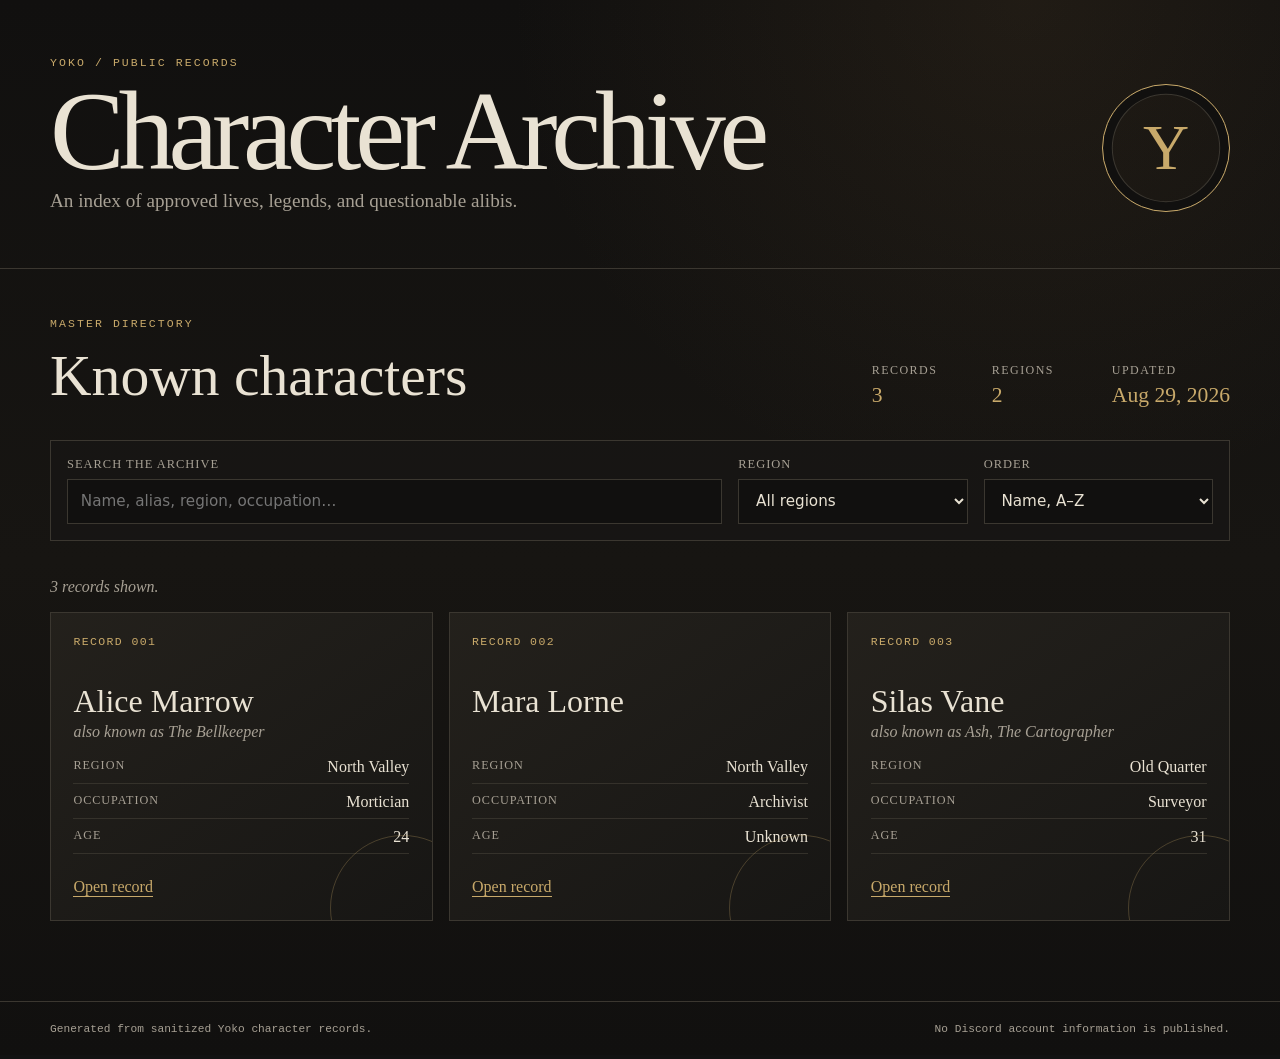
==== docs/index.html @ 39b97138 "web" ====
<!doctype html>
<html lang="en">
<head>
  <meta charset="utf-8">
  <meta name="viewport" content="width=device-width, initial-scale=1">
  <meta name="theme-color" content="#11100f">
  <meta name="description" content="A public directory of approved roleplay characters maintained by Yoko.">
  <meta property="og:type" content="website">
  <meta property="og:title" content="Yoko Character Archive">
  <meta property="og:description" content="Public records of approved roleplay characters.">
  <meta property="og:url" content="https://alecasone.github.io/YokoBot/">
  <meta property="og:image" content="https://alecasone.github.io/YokoBot/og.png">
  <meta name="twitter:card" content="summary_large_image">
  <meta name="twitter:title" content="Yoko Character Archive">
  <meta name="twitter:description" content="Public records of approved roleplay characters.">
  <meta name="twitter:image" content="https://alecasone.github.io/YokoBot/og.png">
  <title>Yoko Character Archive</title>
  <link rel="stylesheet" href="./styles.css">
</head>
<body>
  <header class="masthead">
    <div class="masthead__eyebrow">Yoko / Public Records</div>
    <div class="masthead__content">
      <div>
        <h1>Character Archive</h1>
        <p>An index of approved lives, legends, and questionable alibis.</p>
      </div>
      <div class="archive-mark" aria-hidden="true">
        <span>Y</span>
      </div>
    </div>
  </header>

  <main>
    <section class="directory-heading" aria-labelledby="directory-title">
      <div>
        <p class="section-label">Master directory</p>
        <h2 id="directory-title">Known characters</h2>
      </div>
      <dl class="archive-stats" aria-label="Directory statistics">
        <div><dt>Records</dt><dd id="character-count">—</dd></div>
        <div><dt>Regions</dt><dd id="region-count">—</dd></div>
        <div><dt>Updated</dt><dd id="last-updated">—</dd></div>
      </dl>
    </section>

    <section class="directory-tools" aria-label="Directory filters">
      <label class="search-field">
        <span>Search the archive</span>
        <input id="search" type="search" autocomplete="off" placeholder="Name, alias, region, occupation…">
      </label>
      <label>
        <span>Region</span>
        <select id="region-filter">
          <option value="">All regions</option>
        </select>
      </label>
      <label>
        <span>Order</span>
        <select id="sort-order">
          <option value="name">Name, A–Z</option>
          <option value="region">Region</option>
          <option value="newest">Newest approval</option>
        </select>
      </label>
    </section>

    <p id="status" class="status" role="status">Opening the archive…</p>
    <section id="character-grid" class="character-grid" aria-live="polite"></section>
  </main>

  <dialog id="character-dialog" class="record-dialog" aria-labelledby="dialog-title">
    <button id="dialog-close" class="dialog-close" type="button" aria-label="Close character record">×</button>
    <p class="section-label">Character record</p>
    <h2 id="dialog-title"></h2>
    <p id="dialog-aliases" class="dialog-aliases"></p>
    <div id="dialog-details" class="record-details"></div>
    <div id="dialog-properties" class="record-properties"></div>
    <a id="dialog-reference" class="reference-link" target="_blank" rel="noreferrer noopener">Open character reference</a>
  </dialog>

  <footer>
    <span>Generated from sanitized Yoko character records.</span>
    <span>No Discord account information is published.</span>
  </footer>

  <noscript>This directory requires JavaScript to load its character records.</noscript>
  <script src="./app.js" defer></script>
</body>
</html>
---- docs/styles.css ----
:root {
  color-scheme: dark;
  --ink: #e9e2d3;
  --muted: #a7a094;
  --paper: #181715;
  --paper-raised: #211f1c;
  --line: #3b3730;
  --accent: #c8a96a;
  --accent-soft: rgba(200, 169, 106, 0.14);
  --danger: #a95f55;
  --shadow: 0 22px 70px rgba(0, 0, 0, 0.34);
  font-family: Georgia, "Times New Roman", serif;
}

* { box-sizing: border-box; }

body {
  margin: 0;
  min-width: 280px;
  color: var(--ink);
  background:
    radial-gradient(circle at 80% 0%, rgba(109, 83, 49, 0.17), transparent 32rem),
    linear-gradient(180deg, #11100f, #171512 35rem, #11100f);
}

body::before {
  position: fixed;
  inset: 0;
  z-index: -1;
  content: "";
  opacity: 0.18;
  background-image: repeating-linear-gradient(0deg, transparent, transparent 3px, rgba(255,255,255,0.018) 4px);
  pointer-events: none;
}

button, input, select { font: inherit; }

.masthead {
  padding: 3.5rem max(1.25rem, calc((100vw - 1180px) / 2));
  border-bottom: 1px solid var(--line);
}

.masthead__eyebrow, .section-label {
  margin: 0 0 0.8rem;
  color: var(--accent);
  font-family: ui-monospace, "Cascadia Mono", monospace;
  font-size: 0.72rem;
  letter-spacing: 0.18em;
  text-transform: uppercase;
}

.masthead__content {
  display: flex;
  align-items: end;
  justify-content: space-between;
  gap: 2rem;
}

h1, h2, p { margin-top: 0; }

h1 {
  max-width: 13ch;
  margin-bottom: 0.6rem;
  font-size: clamp(3rem, 9vw, 7rem);
  font-weight: 400;
  letter-spacing: -0.055em;
  line-height: 0.88;
}

.masthead p {
  max-width: 42rem;
  margin-bottom: 0;
  color: var(--muted);
  font-size: clamp(1rem, 2vw, 1.2rem);
}

.archive-mark {
  display: grid;
  width: clamp(5rem, 11vw, 8rem);
  aspect-ratio: 1;
  flex: 0 0 auto;
  place-items: center;
  border: 1px solid var(--accent);
  border-radius: 50%;
  color: var(--accent);
  box-shadow: inset 0 0 0 0.55rem #11100f, inset 0 0 0 calc(0.55rem + 1px) var(--line);
  font-size: clamp(2rem, 5vw, 4rem);
}

main {
  width: min(1180px, calc(100% - 2.5rem));
  margin: 0 auto;
  padding: 3rem 0 5rem;
}

.directory-heading {
  display: flex;
  align-items: end;
  justify-content: space-between;
  gap: 2rem;
  margin-bottom: 2rem;
}

.directory-heading h2 {
  margin-bottom: 0;
  font-size: clamp(2rem, 5vw, 3.6rem);
  font-weight: 400;
}

.archive-stats {
  display: flex;
  gap: clamp(1.5rem, 4vw, 3rem);
  margin: 0;
}

.archive-stats div { min-width: 4.5rem; }
.archive-stats dt { color: var(--muted); font-size: 0.75rem; text-transform: uppercase; letter-spacing: 0.12em; }
.archive-stats dd { margin: 0.3rem 0 0; color: var(--accent); font-size: 1.35rem; }

.directory-tools {
  display: grid;
  grid-template-columns: minmax(14rem, 1fr) minmax(10rem, 0.35fr) minmax(10rem, 0.35fr);
  gap: 1rem;
  margin-bottom: 2.3rem;
  padding: 1rem;
  border: 1px solid var(--line);
  background: rgba(24, 23, 21, 0.72);
}

.directory-tools label { display: grid; gap: 0.45rem; color: var(--muted); font-size: 0.78rem; letter-spacing: 0.08em; text-transform: uppercase; }

input, select {
  width: 100%;
  min-height: 2.8rem;
  padding: 0.65rem 0.8rem;
  border: 1px solid var(--line);
  border-radius: 0;
  outline: none;
  color: var(--ink);
  background: #11100f;
  font-family: ui-sans-serif, system-ui, sans-serif;
  font-size: 0.95rem;
  letter-spacing: normal;
  text-transform: none;
}

input:focus, select:focus, button:focus-visible, a:focus-visible { outline: 2px solid var(--accent); outline-offset: 2px; }

.status { color: var(--muted); font-style: italic; }
.status:empty { display: none; }

.character-grid {
  display: grid;
  grid-template-columns: repeat(3, minmax(0, 1fr));
  gap: 1rem;
}

.character-card {
  position: relative;
  display: flex;
  min-height: 19rem;
  flex-direction: column;
  padding: 1.4rem;
  overflow: hidden;
  border: 1px solid var(--line);
  background: linear-gradient(145deg, rgba(37, 34, 29, 0.96), rgba(24, 23, 21, 0.96));
  box-shadow: 0 0 0 rgba(0,0,0,0);
  transition: transform 160ms ease, border-color 160ms ease, box-shadow 160ms ease;
}

.character-card::after {
  position: absolute;
  right: -2.8rem;
  bottom: -3.8rem;
  width: 9rem;
  aspect-ratio: 1;
  content: "";
  border: 1px solid rgba(200,169,106,0.28);
  border-radius: 50%;
}

.character-card:hover {
  z-index: 1;
  border-color: var(--accent);
  box-shadow: var(--shadow);
  transform: translateY(-4px);
}

.card-index { color: var(--accent); font-family: ui-monospace, monospace; font-size: 0.72rem; letter-spacing: 0.12em; }
.character-card h3 { margin: 2.3rem 0 0.4rem; font-size: 2rem; font-weight: 400; line-height: 1; }
.card-aliases { min-height: 1.2rem; color: var(--muted); font-style: italic; }
.card-facts { display: grid; gap: 0.55rem; margin: auto 0 1.5rem; }
.card-fact { display: flex; justify-content: space-between; gap: 1rem; border-bottom: 1px solid rgba(59,55,48,0.8); padding-bottom: 0.45rem; }
.card-fact span:first-child { color: var(--muted); font-size: 0.76rem; letter-spacing: 0.08em; text-transform: uppercase; }
.card-fact span:last-child { text-align: right; }

.record-button {
  position: relative;
  z-index: 2;
  align-self: start;
  padding: 0;
  border: 0;
  border-bottom: 1px solid var(--accent);
  color: var(--accent);
  background: none;
  cursor: pointer;
}

.record-dialog {
  width: min(680px, calc(100% - 2rem));
  max-height: calc(100vh - 2rem);
  padding: clamp(1.4rem, 5vw, 3rem);
  overflow: auto;
  border: 1px solid var(--accent);
  color: var(--ink);
  background: #181715;
  box-shadow: var(--shadow);
}

.record-dialog::backdrop { background: rgba(5, 5, 4, 0.82); backdrop-filter: blur(3px); }
.record-dialog h2 { margin-bottom: 0.4rem; font-size: clamp(2.4rem, 8vw, 4.5rem); font-weight: 400; line-height: 0.95; }
.dialog-close { position: absolute; top: 0.8rem; right: 1rem; border: 0; color: var(--muted); background: transparent; font-size: 2rem; cursor: pointer; }
.dialog-aliases { color: var(--muted); font-style: italic; }
.record-details, .record-properties { display: grid; grid-template-columns: repeat(2, minmax(0, 1fr)); gap: 0.7rem 1.5rem; margin-top: 2rem; }
.record-properties { margin-top: 1rem; padding-top: 1rem; border-top: 1px solid var(--line); }
.record-row { min-width: 0; }
.record-row dt { color: var(--accent); font-family: ui-monospace, monospace; font-size: 0.7rem; letter-spacing: 0.1em; text-transform: uppercase; }
.record-row dd { margin: 0.3rem 0 0; overflow-wrap: anywhere; }
.reference-link { display: inline-block; margin-top: 2rem; color: var(--accent); }
.reference-link[hidden] { display: none; }

footer {
  display: flex;
  justify-content: space-between;
  gap: 1rem;
  padding: 1.3rem max(1.25rem, calc((100vw - 1180px) / 2));
  border-top: 1px solid var(--line);
  color: var(--muted);
  font-family: ui-monospace, monospace;
  font-size: 0.7rem;
}

@media (max-width: 820px) {
  .character-grid { grid-template-columns: repeat(2, minmax(0, 1fr)); }
  .directory-tools { grid-template-columns: 1fr 1fr; }
  .search-field { grid-column: 1 / -1; }
}

@media (max-width: 580px) {
  .archive-mark { display: none; }
  .directory-heading, footer { align-items: start; flex-direction: column; }
  .archive-stats { width: 100%; justify-content: space-between; }
  .directory-tools, .character-grid, .record-details, .record-properties { grid-template-columns: 1fr; }
  .search-field { grid-column: auto; }
}

@media (prefers-reduced-motion: reduce) {
  *, *::before, *::after { scroll-behavior: auto !important; transition-duration: 0.01ms !important; }
}
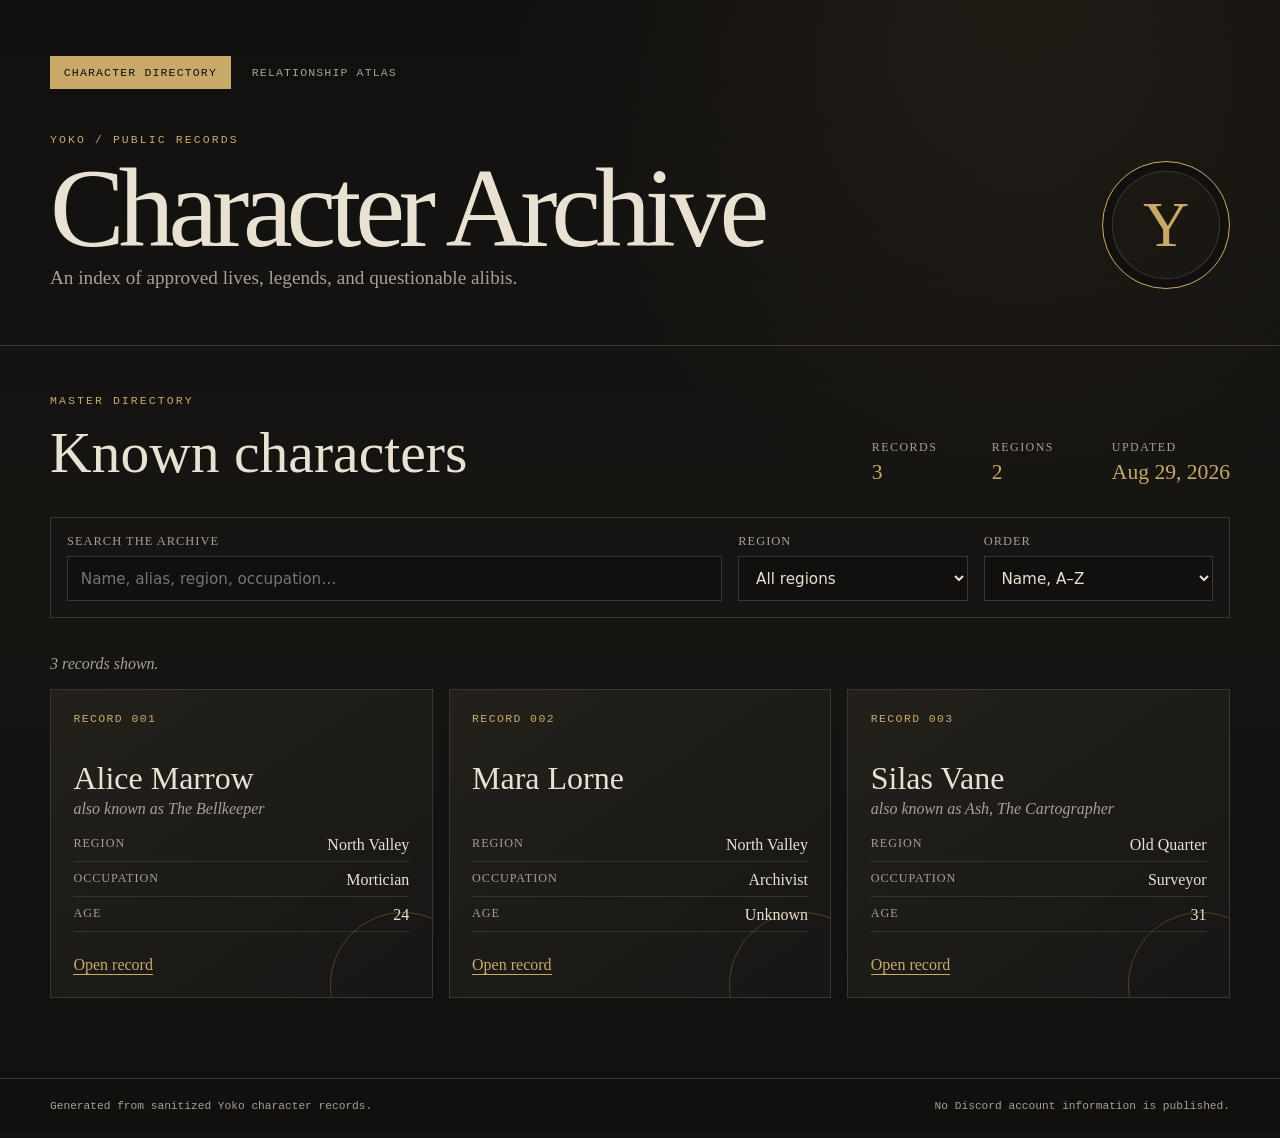
==== commit 4c7ce1e5: "tree view" ====
--- a/docs/index.html
+++ b/docs/index.html
@@ -19,6 +19,10 @@
 </head>
 <body>
   <header class="masthead">
+    <nav class="site-nav" aria-label="Archive sections">
+      <a href="./" aria-current="page">Character directory</a>
+      <a href="./relationships.html">Relationship atlas</a>
+    </nav>
     <div class="masthead__eyebrow">Yoko / Public Records</div>
     <div class="masthead__content">
       <div>
@@ -76,7 +80,10 @@
     <p id="dialog-aliases" class="dialog-aliases"></p>
     <div id="dialog-details" class="record-details"></div>
     <div id="dialog-properties" class="record-properties"></div>
-    <a id="dialog-reference" class="reference-link" target="_blank" rel="noreferrer noopener">Open character reference</a>
+    <div class="dialog-actions">
+      <a id="dialog-relationships" class="reference-link" href="./relationships.html">Trace relationships</a>
+      <a id="dialog-reference" class="reference-link" target="_blank" rel="noreferrer noopener">Open character reference</a>
+    </div>
   </dialog>
 
   <footer>
--- a/docs/styles.css
+++ b/docs/styles.css
@@ -13,6 +13,7 @@
 }
 
 * { box-sizing: border-box; }
+[hidden] { display: none !important; }
 
 body {
   margin: 0;
@@ -34,6 +35,26 @@
 }
 
 button, input, select { font: inherit; }
+
+.site-nav {
+  display: flex;
+  gap: 0.45rem;
+  margin-bottom: 2.8rem;
+  font-family: ui-monospace, "Cascadia Mono", monospace;
+  font-size: 0.72rem;
+  letter-spacing: 0.1em;
+  text-transform: uppercase;
+}
+
+.site-nav a {
+  padding: 0.55rem 0.8rem;
+  border: 1px solid transparent;
+  color: var(--muted);
+  text-decoration: none;
+}
+
+.site-nav a:hover { color: var(--ink); border-color: var(--line); }
+.site-nav a[aria-current="page"] { color: #11100f; background: var(--accent); }
 
 .masthead {
   padding: 3.5rem max(1.25rem, calc((100vw - 1180px) / 2));
@@ -228,6 +249,305 @@
 .record-row dd { margin: 0.3rem 0 0; overflow-wrap: anywhere; }
 .reference-link { display: inline-block; margin-top: 2rem; color: var(--accent); }
 .reference-link[hidden] { display: none; }
+.dialog-actions { display: flex; flex-wrap: wrap; gap: 1.25rem; }
+
+.atlas-header {
+  padding: 2rem max(1.25rem, calc((100vw - 1460px) / 2)) 2.5rem;
+  border-bottom: 1px solid var(--line);
+  background: linear-gradient(180deg, rgba(32, 29, 24, 0.62), transparent);
+}
+
+.atlas-heading {
+  display: flex;
+  align-items: end;
+  justify-content: space-between;
+  gap: 3rem;
+}
+
+.relationship-page h1 {
+  max-width: none;
+  margin-bottom: 0.7rem;
+  font-size: clamp(3rem, 7vw, 6.4rem);
+}
+
+.atlas-heading > div > p:last-child {
+  max-width: 54rem;
+  margin-bottom: 0;
+  color: var(--muted);
+  font-size: clamp(0.95rem, 1.6vw, 1.15rem);
+  line-height: 1.55;
+}
+
+.atlas-main {
+  width: min(1460px, calc(100% - 2.5rem));
+  margin: 0 auto;
+  padding: 1.4rem 0 5rem;
+}
+
+.atlas-toolbar {
+  position: relative;
+  z-index: 8;
+  display: grid;
+  grid-template-columns: minmax(15rem, 1fr) minmax(13rem, 0.42fr) auto auto;
+  align-items: end;
+  gap: 0.85rem;
+  padding: 0.85rem;
+  border: 1px solid var(--line);
+  background: rgba(24, 23, 21, 0.92);
+  box-shadow: 0 12px 45px rgba(0, 0, 0, 0.18);
+}
+
+.atlas-toolbar label:not(.toggle-control), .focus-search {
+  position: relative;
+  display: grid;
+  gap: 0.45rem;
+  color: var(--muted);
+  font-size: 0.72rem;
+  letter-spacing: 0.08em;
+  text-transform: uppercase;
+}
+
+.focus-results {
+  position: absolute;
+  top: calc(100% + 0.35rem);
+  right: 0;
+  left: 0;
+  z-index: 20;
+  max-height: 22rem;
+  overflow: auto;
+  border: 1px solid var(--accent);
+  background: #151411;
+  box-shadow: var(--shadow);
+}
+
+.focus-results button {
+  display: grid;
+  width: 100%;
+  gap: 0.2rem;
+  padding: 0.75rem 0.85rem;
+  border: 0;
+  border-bottom: 1px solid var(--line);
+  color: var(--ink);
+  background: transparent;
+  text-align: left;
+  cursor: pointer;
+}
+
+.focus-results button:hover, .focus-results button:focus { background: var(--accent-soft); }
+.focus-results button span { color: var(--muted); font-size: 0.72rem; font-weight: 400; }
+
+.toggle-control {
+  display: flex;
+  min-height: 2.8rem;
+  align-items: center;
+  gap: 0.65rem;
+  padding: 0.6rem 0.85rem;
+  border: 1px solid var(--line);
+  color: var(--ink);
+  background: #11100f;
+  font-family: ui-sans-serif, system-ui, sans-serif;
+  font-size: 0.85rem;
+  white-space: nowrap;
+}
+
+.toggle-control input { width: 1rem; min-height: 1rem; accent-color: var(--accent); }
+.toolbar-actions { display: flex; gap: 0.45rem; }
+
+.utility-button, .utility-link, .icon-button {
+  display: inline-grid;
+  min-height: 2.8rem;
+  place-items: center;
+  padding: 0.55rem 0.85rem;
+  border: 1px solid var(--line);
+  color: var(--ink);
+  background: #11100f;
+  font-family: ui-monospace, "Cascadia Mono", monospace;
+  font-size: 0.72rem;
+  letter-spacing: 0.06em;
+  text-decoration: none;
+  text-transform: uppercase;
+  cursor: pointer;
+}
+
+.utility-button:hover, .utility-link:hover, .icon-button:hover { border-color: var(--accent); color: var(--accent); }
+.icon-button { width: 2.8rem; padding: 0; font-size: 1.3rem; }
+.atlas-status { min-height: 1.4rem; margin: 0.85rem 0; font-family: ui-monospace, monospace; font-size: 0.74rem; }
+
+.atlas-workspace {
+  display: grid;
+  grid-template-columns: minmax(0, 1fr) minmax(18rem, 22rem);
+  min-height: clamp(33rem, 68vh, 48rem);
+  border: 1px solid var(--line);
+  background: rgba(17, 16, 15, 0.72);
+  box-shadow: var(--shadow);
+}
+
+.map-stage {
+  position: relative;
+  min-width: 0;
+  overflow: hidden;
+  border-right: 1px solid var(--line);
+  background:
+    radial-gradient(circle at center, rgba(200, 169, 106, 0.075), transparent 45%),
+    linear-gradient(rgba(200, 169, 106, 0.035) 1px, transparent 1px),
+    linear-gradient(90deg, rgba(200, 169, 106, 0.035) 1px, transparent 1px),
+    #12110f;
+  background-size: auto, 36px 36px, 36px 36px, auto;
+}
+
+#relationship-map { width: 100%; height: 100%; min-height: 33rem; touch-action: none; cursor: grab; }
+.map-stage.is-panning #relationship-map { cursor: grabbing; }
+
+.map-edge {
+  vector-effect: non-scaling-stroke;
+  fill: none;
+  opacity: 0.3;
+  stroke-width: 1.25;
+  transition: opacity 160ms ease, stroke-width 160ms ease;
+}
+
+.map-edge--direct { stroke: #b9c1bd; }
+.map-edge--inferred { stroke: var(--accent); stroke-dasharray: 5 6; }
+.map-edge.is-focused { opacity: 0.58; stroke-width: 1.7; }
+.map-edge.is-selected { opacity: 0.98; stroke-width: 2.3; }
+
+.map-edge-label {
+  fill: var(--ink);
+  stroke: #12110f;
+  stroke-width: 6px;
+  paint-order: stroke;
+  font-family: ui-monospace, "Cascadia Mono", monospace;
+  font-size: 10px;
+  letter-spacing: 0.02em;
+  pointer-events: none;
+}
+
+.map-node { outline: none; cursor: pointer; }
+.map-node circle {
+  vector-effect: non-scaling-stroke;
+  fill: #1d1b18;
+  stroke: var(--node-color);
+  stroke-width: 1.5;
+  transition: fill 150ms ease, stroke-width 150ms ease, filter 150ms ease;
+}
+
+.map-node:hover circle, .map-node:focus circle { fill: #2b2822; stroke-width: 2.5; filter: drop-shadow(0 7px 12px rgba(0,0,0,0.5)); }
+.map-node.is-selected circle { fill: color-mix(in srgb, var(--node-color) 18%, #1d1b18); stroke-width: 3; }
+.map-node.is-focused circle { fill: var(--node-color); stroke: #11100f; stroke-width: 4; filter: drop-shadow(0 8px 18px rgba(0,0,0,0.55)); }
+.map-node-initials { fill: var(--ink); font-family: ui-monospace, monospace; font-size: 12px; font-weight: 700; pointer-events: none; }
+.map-node.is-focused .map-node-initials { fill: #11100f; }
+.map-node-name { fill: var(--ink); stroke: #12110f; stroke-width: 5px; paint-order: stroke; font-size: 12px; pointer-events: none; }
+.map-node.is-focused .map-node-name { fill: var(--accent); font-weight: 700; }
+
+.map-legend {
+  position: absolute;
+  top: 0.8rem;
+  left: 0.8rem;
+  display: flex;
+  gap: 0.9rem;
+  padding: 0.45rem 0.6rem;
+  border: 1px solid rgba(59, 55, 48, 0.78);
+  color: var(--muted);
+  background: rgba(17, 16, 15, 0.82);
+  font-family: ui-monospace, monospace;
+  font-size: 0.66rem;
+  text-transform: uppercase;
+}
+
+.map-legend span { display: flex; align-items: center; gap: 0.4rem; }
+.legend-line { display: block; width: 1.8rem; border-top: 2px solid #b9c1bd; }
+.legend-line--inferred { border-color: var(--accent); border-top-style: dashed; }
+.map-hint { position: absolute; right: 0.8rem; bottom: 0.65rem; margin: 0; color: rgba(167,160,148,0.76); font-family: ui-monospace, monospace; font-size: 0.65rem; }
+
+.map-empty {
+  position: absolute;
+  inset: 0;
+  display: grid;
+  align-content: center;
+  justify-items: center;
+  padding: 2rem;
+  color: var(--muted);
+  background: rgba(17,16,15,0.92);
+  text-align: center;
+}
+
+.map-empty > span { color: var(--accent); font-size: 3rem; }
+.map-empty strong { margin-top: 0.7rem; color: var(--ink); font-size: 1.6rem; font-weight: 400; }
+.map-empty p { max-width: 28rem; }
+
+.relationship-inspector {
+  min-width: 0;
+  padding: 1.4rem;
+  overflow: auto;
+  background: linear-gradient(155deg, rgba(35,32,27,0.98), rgba(24,23,21,0.98));
+}
+
+.relationship-inspector h2 { margin-bottom: 0.45rem; font-size: clamp(1.9rem, 3vw, 2.7rem); font-weight: 400; line-height: 1; }
+.inspector-meta { min-height: 1.3rem; color: var(--muted); font-style: italic; }
+.inspector-actions { display: flex; flex-wrap: wrap; gap: 0.45rem; margin: 1.2rem 0; }
+.inspector-rule { height: 1px; margin: 1.3rem 0; background: var(--line); }
+.connection-summary { color: var(--accent); font-family: ui-monospace, monospace; font-size: 0.72rem; letter-spacing: 0.05em; text-transform: uppercase; }
+.connection-list { display: grid; gap: 0.55rem; margin: 0; padding: 0; list-style: none; }
+
+.connection-card {
+  display: grid;
+  width: 100%;
+  grid-template-columns: auto 1fr;
+  gap: 0.28rem 0.55rem;
+  padding: 0.75rem;
+  border: 1px solid var(--line);
+  color: var(--ink);
+  background: rgba(17, 16, 15, 0.55);
+  text-align: left;
+  cursor: pointer;
+}
+
+.connection-card:hover, .connection-card:focus-visible { border-color: var(--accent); background: var(--accent-soft); }
+.connection-kind { align-self: center; color: var(--muted); font-family: ui-monospace, monospace; font-size: 0.61rem; letter-spacing: 0.06em; text-transform: uppercase; }
+.connection-kind.is-inferred { color: var(--accent); }
+.connection-card strong { font-size: 0.88rem; font-weight: 400; }
+.connection-target { grid-column: 2; color: var(--accent); font-size: 1.08rem; }
+.connection-card small { grid-column: 1 / -1; color: var(--muted); font-style: italic; line-height: 1.35; }
+
+.relationship-ledger { margin-top: 4rem; }
+.ledger-heading { display: flex; align-items: end; justify-content: space-between; gap: 2rem; margin-bottom: 1rem; }
+.ledger-heading h2 { margin-bottom: 0; font-size: clamp(2rem, 4vw, 3.5rem); font-weight: 400; }
+.ledger-heading > p { margin-bottom: 0; color: var(--muted); font-family: ui-monospace, monospace; font-size: 0.72rem; text-transform: uppercase; }
+.relationship-list { border-top: 1px solid var(--line); }
+
+.relationship-row {
+  display: grid;
+  grid-template-columns: minmax(15rem, 0.7fr) minmax(15rem, 1fr) auto;
+  align-items: center;
+  gap: 1rem;
+  min-height: 4.4rem;
+  padding: 0.8rem 0.3rem;
+  border-bottom: 1px solid var(--line);
+}
+
+.relationship-row__names { padding: 0; border: 0; color: var(--ink); background: transparent; text-align: left; cursor: pointer; }
+.relationship-row__names:hover { color: var(--accent); }
+.relationship-row__labels { display: flex; flex-wrap: wrap; gap: 0.35rem; }
+.relation-badge { padding: 0.28rem 0.45rem; border: 1px solid var(--line); color: var(--muted); font-size: 0.72rem; }
+.relation-badge.is-inferred { border-style: dashed; border-color: rgba(200,169,106,0.58); color: var(--accent); }
+.relationship-row__evidence { color: var(--muted); font-family: ui-monospace, monospace; font-size: 0.64rem; letter-spacing: 0.08em; text-transform: uppercase; }
+.relationship-row__evidence.is-inferred { color: var(--accent); }
+.ledger-empty { padding: 2rem 0; color: var(--muted); font-style: italic; }
+
+.node-menu {
+  position: fixed;
+  z-index: 100;
+  width: min(17rem, calc(100vw - 1rem));
+  padding: 0.45rem;
+  border: 1px solid var(--accent);
+  color: var(--ink);
+  background: #151411;
+  box-shadow: var(--shadow);
+}
+
+.node-menu p { margin: 0; padding: 0.55rem 0.65rem 0.7rem; border-bottom: 1px solid var(--line); color: var(--accent); font-size: 1.05rem; }
+.node-menu button { display: block; width: 100%; padding: 0.65rem; border: 0; color: var(--ink); background: transparent; text-align: left; cursor: pointer; }
+.node-menu button:hover, .node-menu button:focus { background: var(--accent-soft); }
 
 footer {
   display: flex;
@@ -244,6 +564,15 @@
   .character-grid { grid-template-columns: repeat(2, minmax(0, 1fr)); }
   .directory-tools { grid-template-columns: 1fr 1fr; }
   .search-field { grid-column: 1 / -1; }
+  .atlas-heading { align-items: start; flex-direction: column; gap: 1.7rem; }
+  .atlas-toolbar { grid-template-columns: 1fr 1fr; }
+  .focus-search { grid-column: 1 / -1; }
+  .toolbar-actions { justify-content: end; }
+  .atlas-workspace { grid-template-columns: 1fr; }
+  .map-stage { min-height: 33rem; border-right: 0; border-bottom: 1px solid var(--line); }
+  .relationship-inspector { max-height: 32rem; }
+  .relationship-row { grid-template-columns: 1fr auto; }
+  .relationship-row__labels { grid-column: 1 / -1; grid-row: 2; }
 }
 
 @media (max-width: 580px) {
@@ -252,9 +581,20 @@
   .archive-stats { width: 100%; justify-content: space-between; }
   .directory-tools, .character-grid, .record-details, .record-properties { grid-template-columns: 1fr; }
   .search-field { grid-column: auto; }
+  .site-nav { flex-wrap: wrap; margin-bottom: 2rem; }
+  .atlas-main { width: min(100% - 1rem, 1460px); }
+  .atlas-toolbar { grid-template-columns: 1fr; }
+  .focus-search { grid-column: auto; }
+  .toolbar-actions { justify-content: stretch; }
+  .toolbar-actions .utility-button { flex: 1; }
+  .map-stage { min-height: 29rem; }
+  #relationship-map { min-height: 29rem; }
+  .map-hint { display: none; }
+  .ledger-heading { align-items: start; flex-direction: column; gap: 0.5rem; }
+  .relationship-row { grid-template-columns: 1fr; }
+  .relationship-row__labels { grid-column: auto; grid-row: auto; }
 }
 
 @media (prefers-reduced-motion: reduce) {
   *, *::before, *::after { scroll-behavior: auto !important; transition-duration: 0.01ms !important; }
 }
-
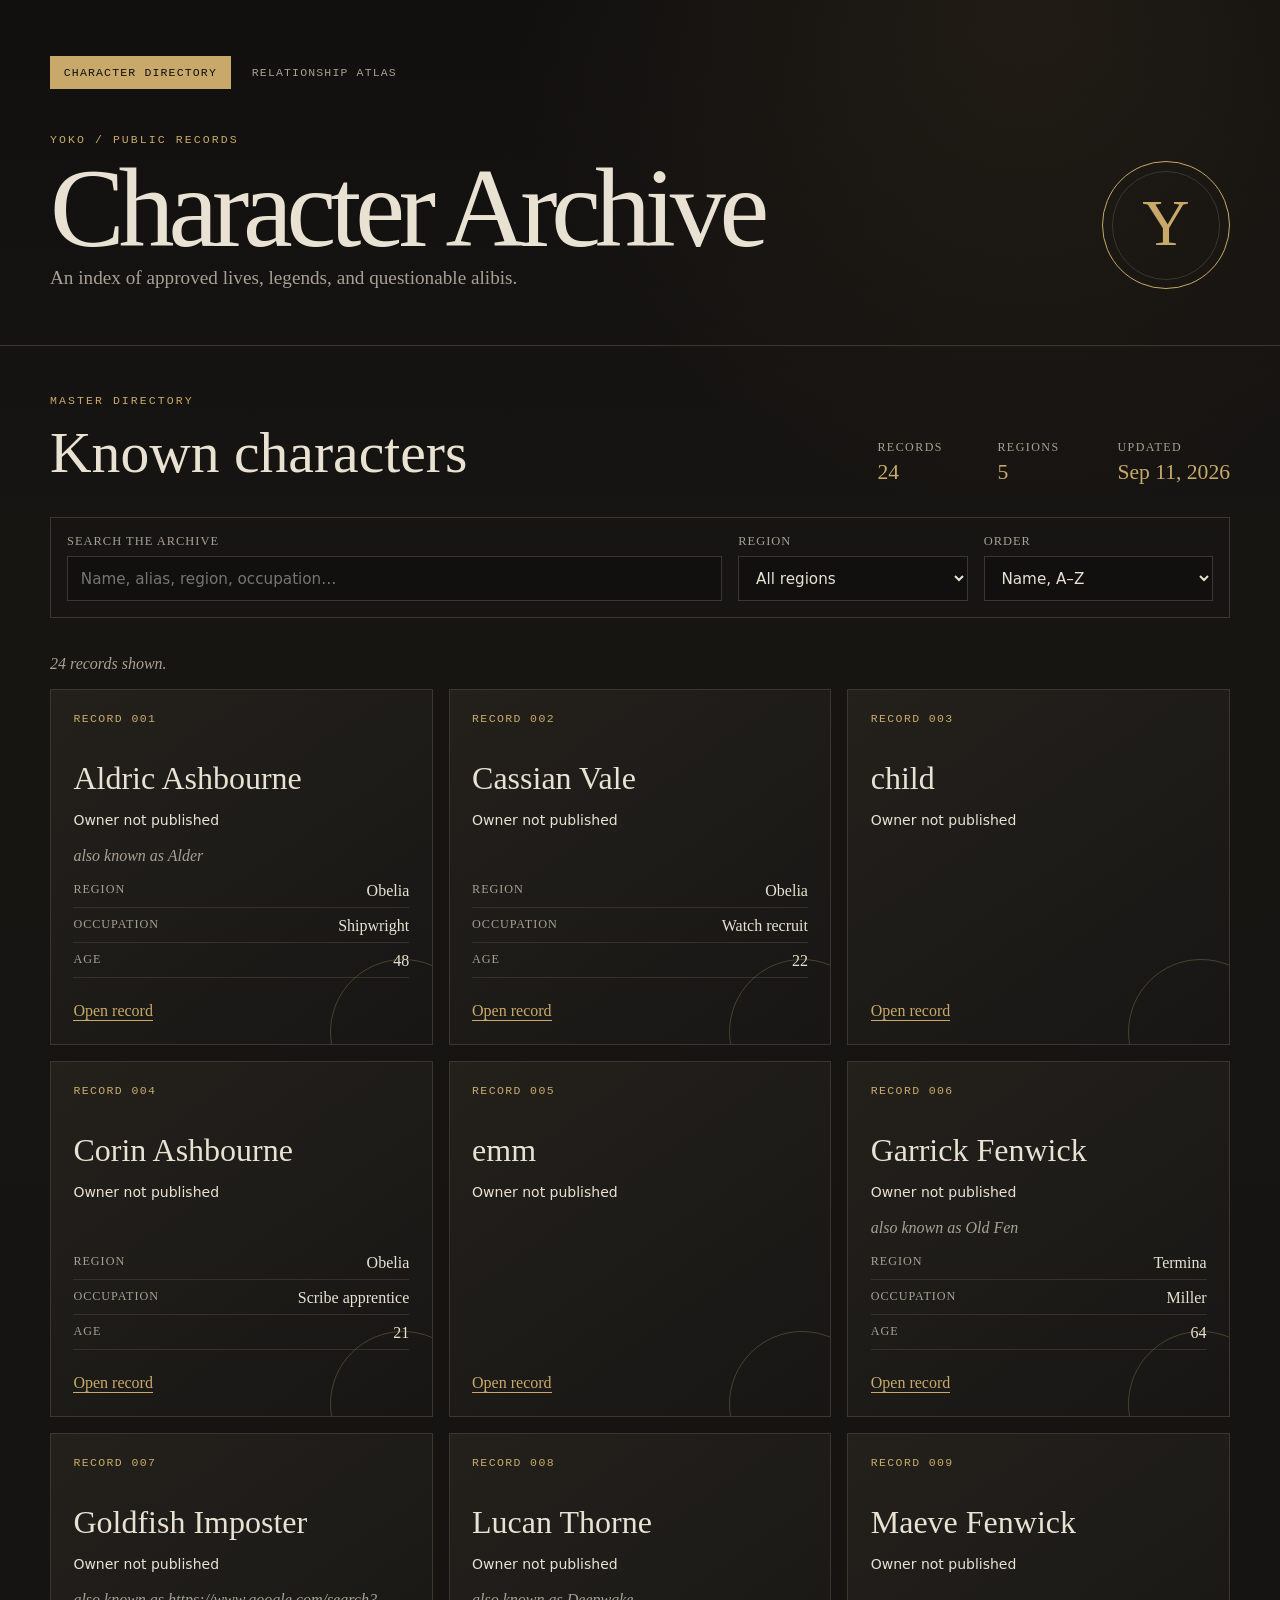
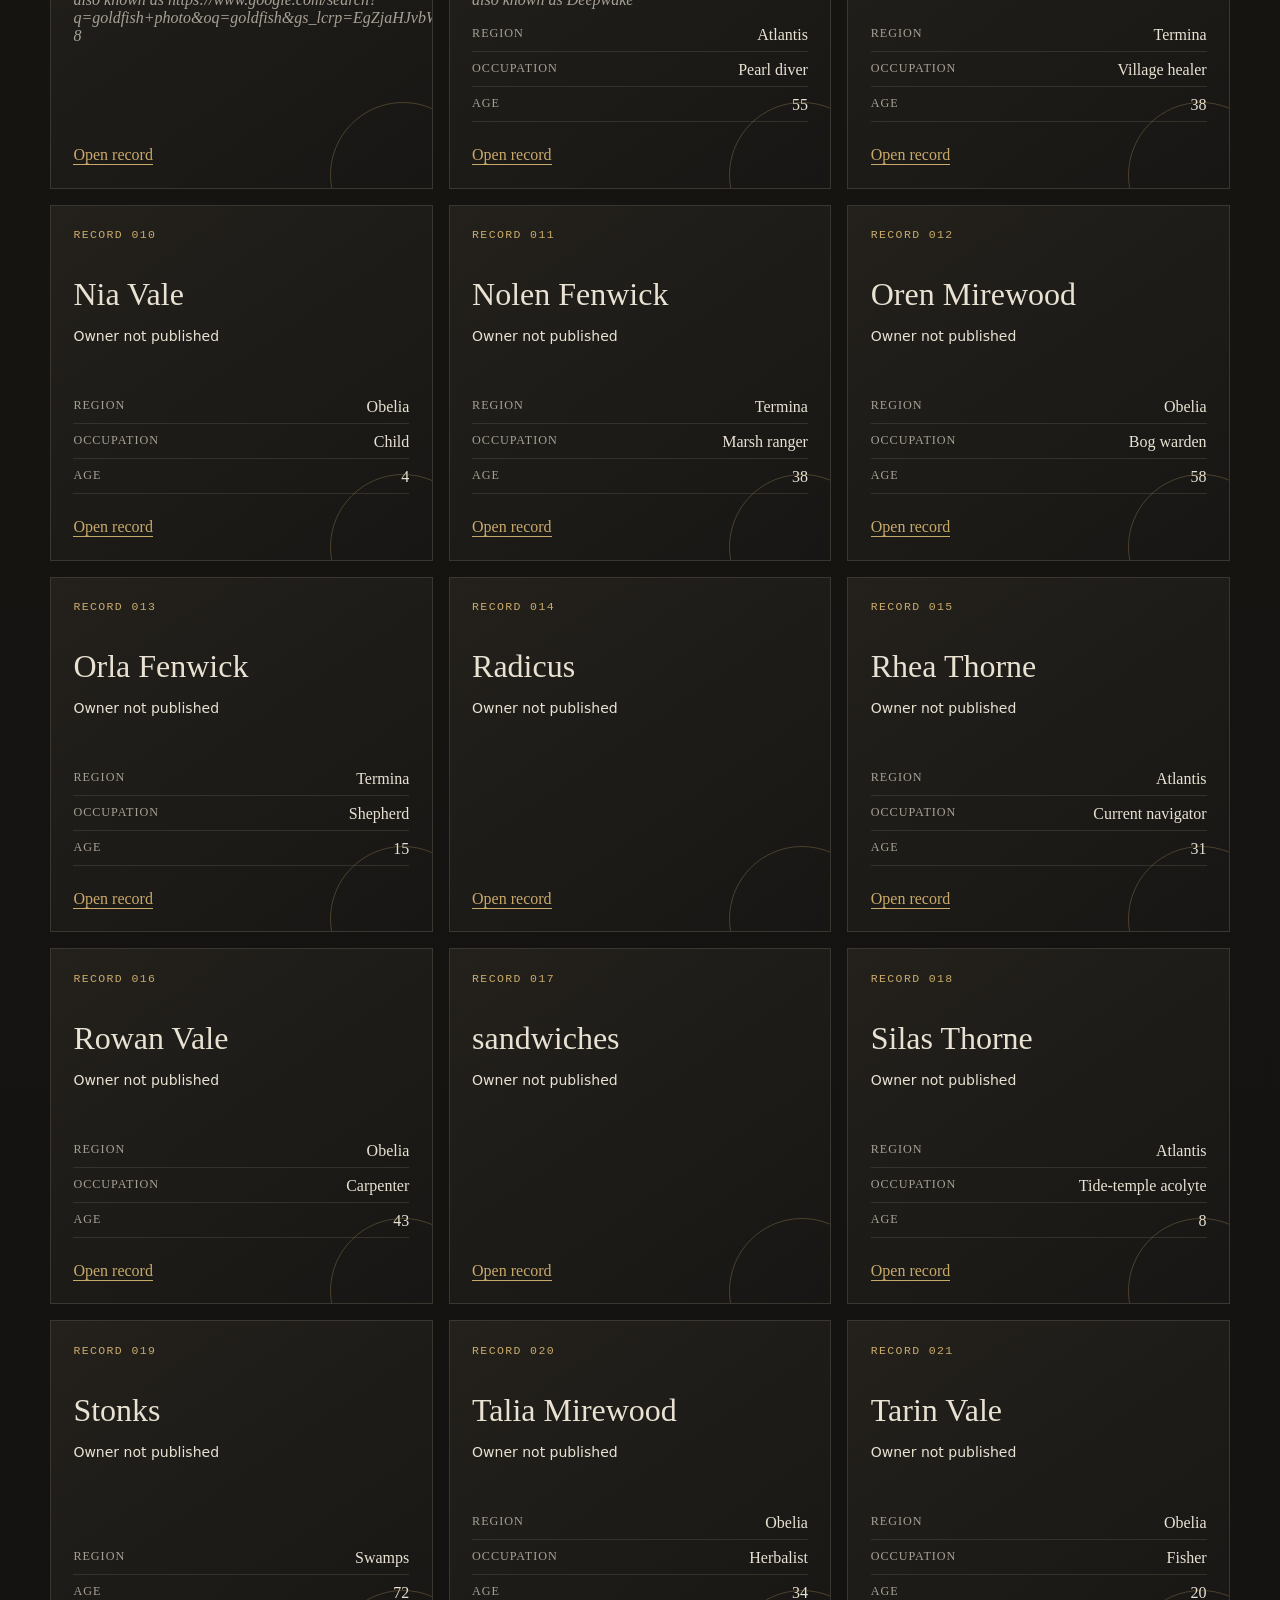
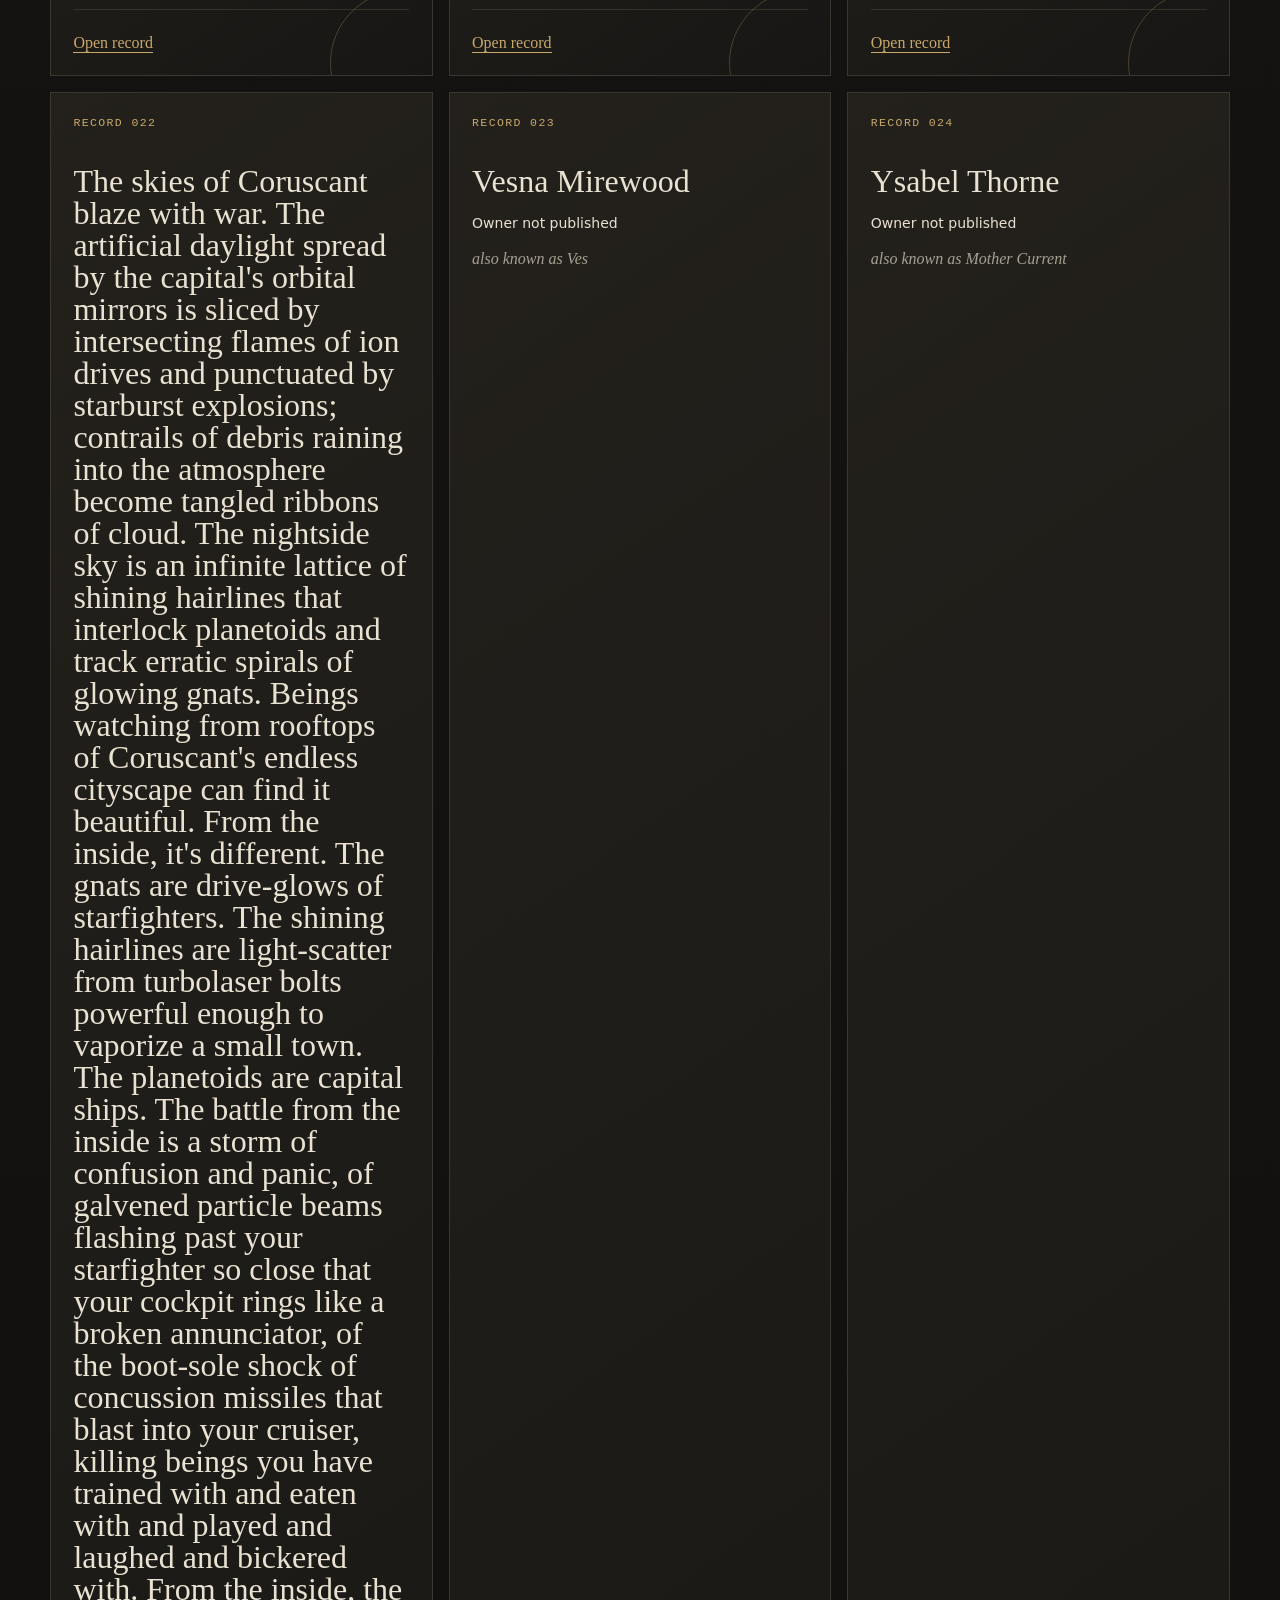
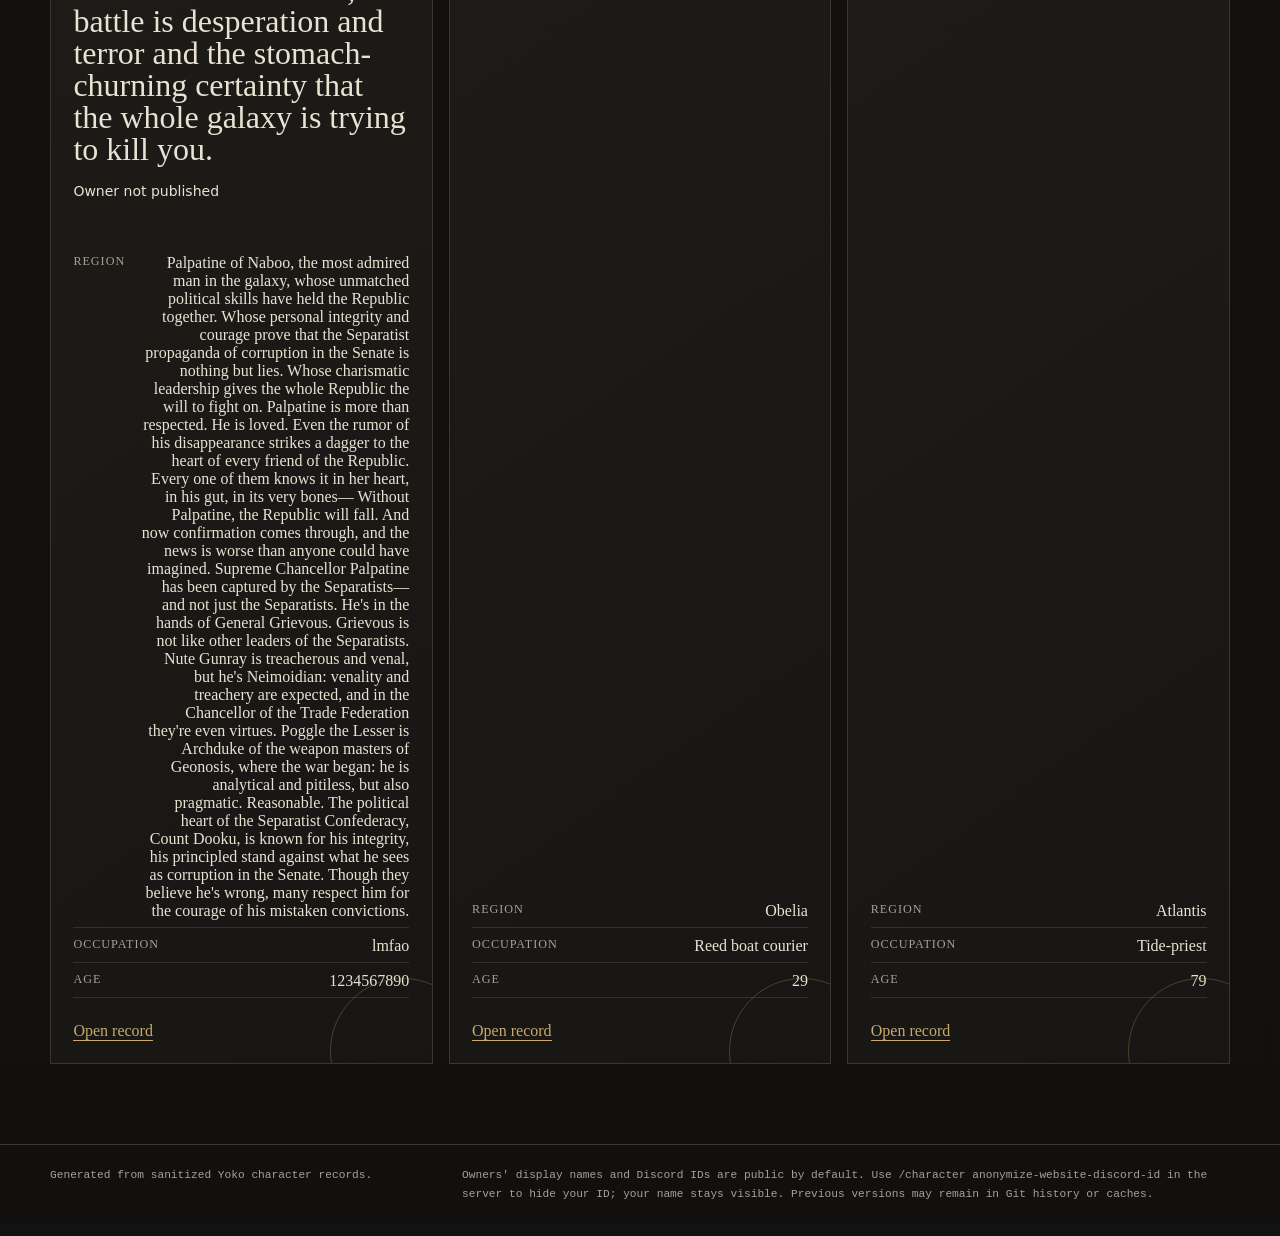
==== commit f382b311: "Relationship tree & etc 4 ongoing scenes per character by default, configurable. Completing/removing" ====
--- a/docs/index.html
+++ b/docs/index.html
@@ -4,18 +4,18 @@
   <meta charset="utf-8">
   <meta name="viewport" content="width=device-width, initial-scale=1">
   <meta name="theme-color" content="#11100f">
-  <meta name="description" content="A public directory of approved roleplay characters maintained by Yoko.">
+  <meta name="description" content="A public directory of approved roleplay characters." data-site-content="A public directory of approved roleplay characters maintained by {name}.">
   <meta property="og:type" content="website">
-  <meta property="og:title" content="Yoko Character Archive">
+  <meta property="og:title" content="Character Archive" data-site-content="{name} · {archiveTitle}">
   <meta property="og:description" content="Public records of approved roleplay characters.">
   <meta property="og:url" content="https://alecasone.github.io/YokoBot/">
   <meta property="og:image" content="https://alecasone.github.io/YokoBot/og.png">
   <meta name="twitter:card" content="summary_large_image">
-  <meta name="twitter:title" content="Yoko Character Archive">
+  <meta name="twitter:title" content="Character Archive" data-site-content="{name} · {archiveTitle}">
   <meta name="twitter:description" content="Public records of approved roleplay characters.">
   <meta name="twitter:image" content="https://alecasone.github.io/YokoBot/og.png">
-  <title>Yoko Character Archive</title>
-  <link rel="stylesheet" href="./styles.css">
+  <title>Character Archive</title>
+  <link rel="stylesheet" href="./styles.css?v=owners-1">
 </head>
 <body>
   <header class="masthead">
@@ -23,14 +23,14 @@
       <a href="./" aria-current="page">Character directory</a>
       <a href="./relationships.html">Relationship atlas</a>
     </nav>
-    <div class="masthead__eyebrow">Yoko / Public Records</div>
+    <div class="masthead__eyebrow" data-site-text="{name} / Public Records">Public Records</div>
     <div class="masthead__content">
       <div>
-        <h1>Character Archive</h1>
-        <p>An index of approved lives, legends, and questionable alibis.</p>
+        <h1 data-site-text="{archiveTitle}">Character Archive</h1>
+        <p data-site-text="{tagline}">An index of approved lives, legends, and questionable alibis.</p>
       </div>
       <div class="archive-mark" aria-hidden="true">
-        <span>Y</span>
+        <svg viewBox="0 0 100 100" focusable="false"><text x="50" y="54" dominant-baseline="middle" text-anchor="middle" data-site-text="{logoLetter}">Y</text></svg>
       </div>
     </div>
   </header>
@@ -77,6 +77,7 @@
     <button id="dialog-close" class="dialog-close" type="button" aria-label="Close character record">×</button>
     <p class="section-label">Character record</p>
     <h2 id="dialog-title"></h2>
+    <div id="dialog-owner"></div>
     <p id="dialog-aliases" class="dialog-aliases"></p>
     <div id="dialog-details" class="record-details"></div>
     <div id="dialog-properties" class="record-properties"></div>
@@ -87,11 +88,13 @@
   </dialog>
 
   <footer>
-    <span>Generated from sanitized Yoko character records.</span>
-    <span>No Discord account information is published.</span>
+    <span data-site-text="Generated from sanitized {name} character records.">Generated from sanitized character records.</span>
+    <span>Owners' display names and Discord IDs are public by default. Use <code>/character anonymize-website-discord-id</code> in the server to hide your ID; your name stays visible. Previous versions may remain in Git history or caches.</span>
   </footer>
 
   <noscript>This directory requires JavaScript to load its character records.</noscript>
-  <script src="./app.js" defer></script>
+  <script src="./branding.js?v=social-scenes-1" defer></script>
+  <script src="./owner.js?v=owners-1" defer></script>
+  <script src="./app.js?v=owners-1" defer></script>
 </body>
 </html>
--- a/docs/styles.css
+++ b/docs/styles.css
@@ -8,6 +8,8 @@
   --accent: #c8a96a;
   --accent-soft: rgba(200, 169, 106, 0.14);
   --danger: #a95f55;
+  --heat-near: #ffd65c;
+  --heat-far: #7f1d1d;
   --shadow: 0 22px 70px rgba(0, 0, 0, 0.34);
   font-family: Georgia, "Times New Roman", serif;
 }
@@ -36,6 +38,16 @@
 
 button, input, select { font: inherit; }
 
+.character-attribution { display: flex; align-items: center; flex-wrap: wrap; gap: .45rem .7rem; margin: .6rem 0 1rem; font: .875rem/1.5 system-ui, sans-serif; color: var(--muted); }
+.owner-name { color: var(--ink); overflow-wrap: anywhere; }
+.owner-copy { min-height: 2.2rem; border: 1px solid var(--line); border-radius: .3rem; padding: .3rem .55rem; color: var(--accent); background: transparent; cursor: pointer; }
+.owner-copy:hover, .owner-copy:focus-visible { color: var(--ink); border-color: var(--accent); }
+.owner-copy-status { flex-basis: 100%; overflow-wrap: anywhere; color: var(--accent); user-select: text; }
+.owner-copy-status:empty { display: none; }
+.owner-private { font-size: .8125rem; }
+footer > span { max-width: 48rem; line-height: 1.7; }
+footer code { overflow-wrap: anywhere; }
+
 .site-nav {
   display: flex;
   gap: 0.45rem;
@@ -96,6 +108,7 @@
 }
 
 .archive-mark {
+  position: relative;
   display: grid;
   width: clamp(5rem, 11vw, 8rem);
   aspect-ratio: 1;
@@ -104,9 +117,23 @@
   border: 1px solid var(--accent);
   border-radius: 50%;
   color: var(--accent);
-  box-shadow: inset 0 0 0 0.55rem #11100f, inset 0 0 0 calc(0.55rem + 1px) var(--line);
+  background: transparent;
   font-size: clamp(2rem, 5vw, 4rem);
 }
+
+.archive-mark::before { content: ""; position: absolute; inset: .55rem; border: 1px solid var(--line); border-radius: 50%; }
+.archive-mark svg { position: relative; width: 100%; height: 100%; background: transparent; fill: currentColor; font-size: 52px; }
+.relationship-tabs { display: flex; flex-wrap: wrap; gap: .5rem; margin-bottom: 1.4rem; }
+.relationship-tabs button { background: transparent; border: 1px solid var(--line); color: var(--muted); border-radius: 99px; padding: .6rem 1rem; cursor: pointer; }
+.relationship-tabs button:hover, .relationship-tabs button[aria-pressed="true"] { color: var(--ink); border-color: var(--accent); background: var(--accent-soft); }
+.relationship-tabs button[data-category="Social"] { --accent: #82c7b1; --accent-soft: #82c7b11a; }
+.relationship-tabs button[data-category="Romantic"] { --accent: #e59aac; --accent-soft: #e59aac1a; }
+.relationship-tabs button[data-category="Societal"] { --accent: #a6a0df; --accent-soft: #a6a0df1a; }
+.relationship-tabs button[data-category="Adoptive"] { --accent: #87b9d2; --accent-soft: #87b9d21a; }
+.social-ring { fill: none; stroke: #665d4e; stroke-dasharray: 3 9; opacity: .6; vector-effect: non-scaling-stroke; }
+.social-ring-label { fill: var(--muted); font: 16px ui-monospace, monospace; letter-spacing: .15em; }
+.relationship-page .layout-switcher > div { flex-wrap: wrap; }
+.connection-kind { color: var(--relationship-color, var(--accent)); }
 
 main {
   width: min(1180px, calc(100% - 2.5rem));
@@ -288,7 +315,7 @@
   position: relative;
   z-index: 8;
   display: grid;
-  grid-template-columns: minmax(15rem, 1fr) minmax(13rem, 0.42fr) auto auto;
+  grid-template-columns: minmax(14rem, 1fr) minmax(18rem, 1.2fr) minmax(10rem, .7fr) minmax(12rem, .9fr);
   align-items: end;
   gap: 0.85rem;
   padding: 0.85rem;
@@ -306,6 +333,42 @@
   letter-spacing: 0.08em;
   text-transform: uppercase;
 }
+
+.layout-switcher {
+  min-width: 12.5rem;
+  margin: 0;
+  padding: 0;
+  border: 0;
+}
+
+.layout-switcher legend {
+  margin-bottom: 0.45rem;
+  padding: 0;
+  color: var(--muted);
+  font-size: 0.72rem;
+  letter-spacing: 0.08em;
+  text-transform: uppercase;
+}
+
+.layout-switcher div { display: flex; min-height: 2.8rem; }
+
+.layout-switcher button {
+  flex: 1;
+  padding: 0.55rem 0.7rem;
+  border: 1px solid var(--line);
+  color: var(--muted);
+  background: #11100f;
+  font-family: ui-monospace, "Cascadia Mono", monospace;
+  font-size: 0.7rem;
+  letter-spacing: 0.04em;
+  text-transform: uppercase;
+  cursor: pointer;
+}
+
+.layout-switcher button + button { border-left: 0; }
+.layout-switcher button:hover { color: var(--ink); }
+.layout-switcher button[aria-pressed="true"] { border-color: var(--accent); color: #11100f; background: var(--accent); }
+.atlas-toolbar select:disabled { color: var(--accent); cursor: not-allowed; opacity: 0.72; }
 
 .focus-results {
   position: absolute;
@@ -401,14 +464,17 @@
 .map-edge {
   vector-effect: non-scaling-stroke;
   fill: none;
-  opacity: 0.3;
+  opacity: 0.48;
   stroke-width: 1.25;
   transition: opacity 160ms ease, stroke-width 160ms ease;
 }
 
-.map-edge--direct { stroke: #b9c1bd; }
-.map-edge--inferred { stroke: var(--accent); stroke-dasharray: 5 6; }
-.map-edge.is-focused { opacity: 0.58; stroke-width: 1.7; }
+.map-edge--direct { stroke: var(--heat-color, #b9c1bd); }
+.map-edge--inferred { stroke: var(--heat-color, var(--accent)); stroke-dasharray: 5 6; }
+.map-edge--tree-parent { stroke: var(--heat-color, #d3dad6); stroke-width: 1.8; }
+.map-edge--tree-peer { stroke: var(--heat-color, var(--accent)); stroke-width: 1.6; stroke-dasharray: 7 6; }
+.map-edge.map-edge--bridge { opacity: 0.26; stroke-dasharray: 3 9; }
+.map-edge.is-focused { opacity: 0.76; stroke-width: 1.7; }
 .map-edge.is-selected { opacity: 0.98; stroke-width: 2.3; }
 
 .map-edge-label {
@@ -422,6 +488,11 @@
   pointer-events: none;
 }
 
+.generation-guide { vector-effect: non-scaling-stroke; stroke: rgba(200, 169, 106, 0.16); stroke-dasharray: 2 7; }
+.generation-label { fill: rgba(200, 169, 106, 0.7); font-family: ui-monospace, "Cascadia Mono", monospace; font-size: 10px; letter-spacing: 0.12em; }
+.family-island { vector-effect: non-scaling-stroke; pointer-events: none; fill: rgba(200, 169, 106, 0.018); stroke: rgba(200, 169, 106, 0.12); stroke-width: 1; stroke-dasharray: 3 10; }
+.family-island.is-focus { fill: rgba(200, 169, 106, 0.045); stroke: rgba(200, 169, 106, 0.25); }
+
 .map-node { outline: none; cursor: pointer; }
 .map-node circle {
   vector-effect: non-scaling-stroke;
@@ -444,6 +515,7 @@
   top: 0.8rem;
   left: 0.8rem;
   display: flex;
+  flex-wrap: wrap;
   gap: 0.9rem;
   padding: 0.45rem 0.6rem;
   border: 1px solid rgba(59, 55, 48, 0.78);
@@ -455,8 +527,14 @@
 }
 
 .map-legend span { display: flex; align-items: center; gap: 0.4rem; }
+.map-legend b { font-weight: 400; }
 .legend-line { display: block; width: 1.8rem; border-top: 2px solid #b9c1bd; }
 .legend-line--inferred { border-color: var(--accent); border-top-style: dashed; }
+.map-stage.is-tree .legend-line--direct { border-color: #d3dad6; }
+.map-stage.is-tree .legend-line--inferred { border-color: var(--accent); border-top-style: dashed; }
+.heat-scale { flex-basis: 100%; }
+.heat-scale i { width: 5rem; height: 0.38rem; border-radius: 999px; background: linear-gradient(90deg, var(--heat-near), var(--heat-far)); }
+.heat-scale b { font-size: 0.58rem; }
 .map-hint { position: absolute; right: 0.8rem; bottom: 0.65rem; margin: 0; color: rgba(167,160,148,0.76); font-family: ui-monospace, monospace; font-size: 0.65rem; }
 
 .map-empty {
@@ -534,7 +612,7 @@
 .relationship-row__evidence.is-inferred { color: var(--accent); }
 .ledger-empty { padding: 2rem 0; color: var(--muted); font-style: italic; }
 
-.node-menu {
+.node-menu, .map-menu {
   position: fixed;
   z-index: 100;
   width: min(17rem, calc(100vw - 1rem));
@@ -545,9 +623,42 @@
   box-shadow: var(--shadow);
 }
 
-.node-menu p { margin: 0; padding: 0.55rem 0.65rem 0.7rem; border-bottom: 1px solid var(--line); color: var(--accent); font-size: 1.05rem; }
+.node-menu p, .map-menu > p { margin: 0; padding: 0.55rem 0.65rem 0.7rem; border-bottom: 1px solid var(--line); color: var(--accent); font-size: 1.05rem; }
 .node-menu button { display: block; width: 100%; padding: 0.65rem; border: 0; color: var(--ink); background: transparent; text-align: left; cursor: pointer; }
 .node-menu button:hover, .node-menu button:focus { background: var(--accent-soft); }
+
+.map-menu { width: min(19rem, calc(100vw - 1rem)); }
+.map-menu__toggle {
+  display: flex;
+  width: 100%;
+  align-items: center;
+  justify-content: space-between;
+  padding: 0.7rem 0.65rem;
+  border: 0;
+  color: var(--ink);
+  background: transparent;
+  text-align: left;
+  cursor: pointer;
+}
+
+.map-menu__toggle:hover, .map-menu__toggle:focus { background: var(--accent-soft); }
+.map-menu__toggle[aria-expanded="true"] span:last-child { transform: rotate(90deg); }
+
+.map-color-panel {
+  display: grid;
+  grid-template-columns: 1fr 1fr;
+  gap: 0.7rem;
+  padding: 0.8rem 0.65rem 0.65rem;
+  border-top: 1px solid var(--line);
+}
+
+.color-ramp-preview { grid-column: 1 / -1; height: 0.6rem; border-radius: 999px; background: linear-gradient(90deg, var(--heat-near), var(--heat-far)); }
+.color-ramp-labels { display: flex; grid-column: 1 / -1; justify-content: space-between; margin-top: -0.45rem; color: var(--muted); font-family: ui-monospace, monospace; font-size: 0.58rem; text-transform: uppercase; }
+.map-color-panel label { display: grid; gap: 0.35rem; color: var(--muted); font-family: ui-monospace, monospace; font-size: 0.62rem; letter-spacing: 0.06em; text-transform: uppercase; }
+.map-color-panel input[type="color"] { width: 100%; min-height: 2.3rem; padding: 0.18rem; border-color: var(--line); cursor: pointer; }
+.map-menu__reset { grid-column: 1 / -1; padding: 0.6rem; border: 1px solid var(--line); color: var(--ink); background: #11100f; cursor: pointer; }
+.map-menu__reset:hover { border-color: var(--accent); color: var(--accent); }
+.map-color-panel small { grid-column: 1 / -1; color: var(--muted); font-size: 0.66rem; line-height: 1.4; }
 
 footer {
   display: flex;
@@ -558,6 +669,10 @@
   color: var(--muted);
   font-family: ui-monospace, monospace;
   font-size: 0.7rem;
+}
+
+@media (max-width: 1100px) {
+  .atlas-toolbar { grid-template-columns: minmax(0, 1fr) minmax(0, 1fr); }
 }
 
 @media (max-width: 820px) {
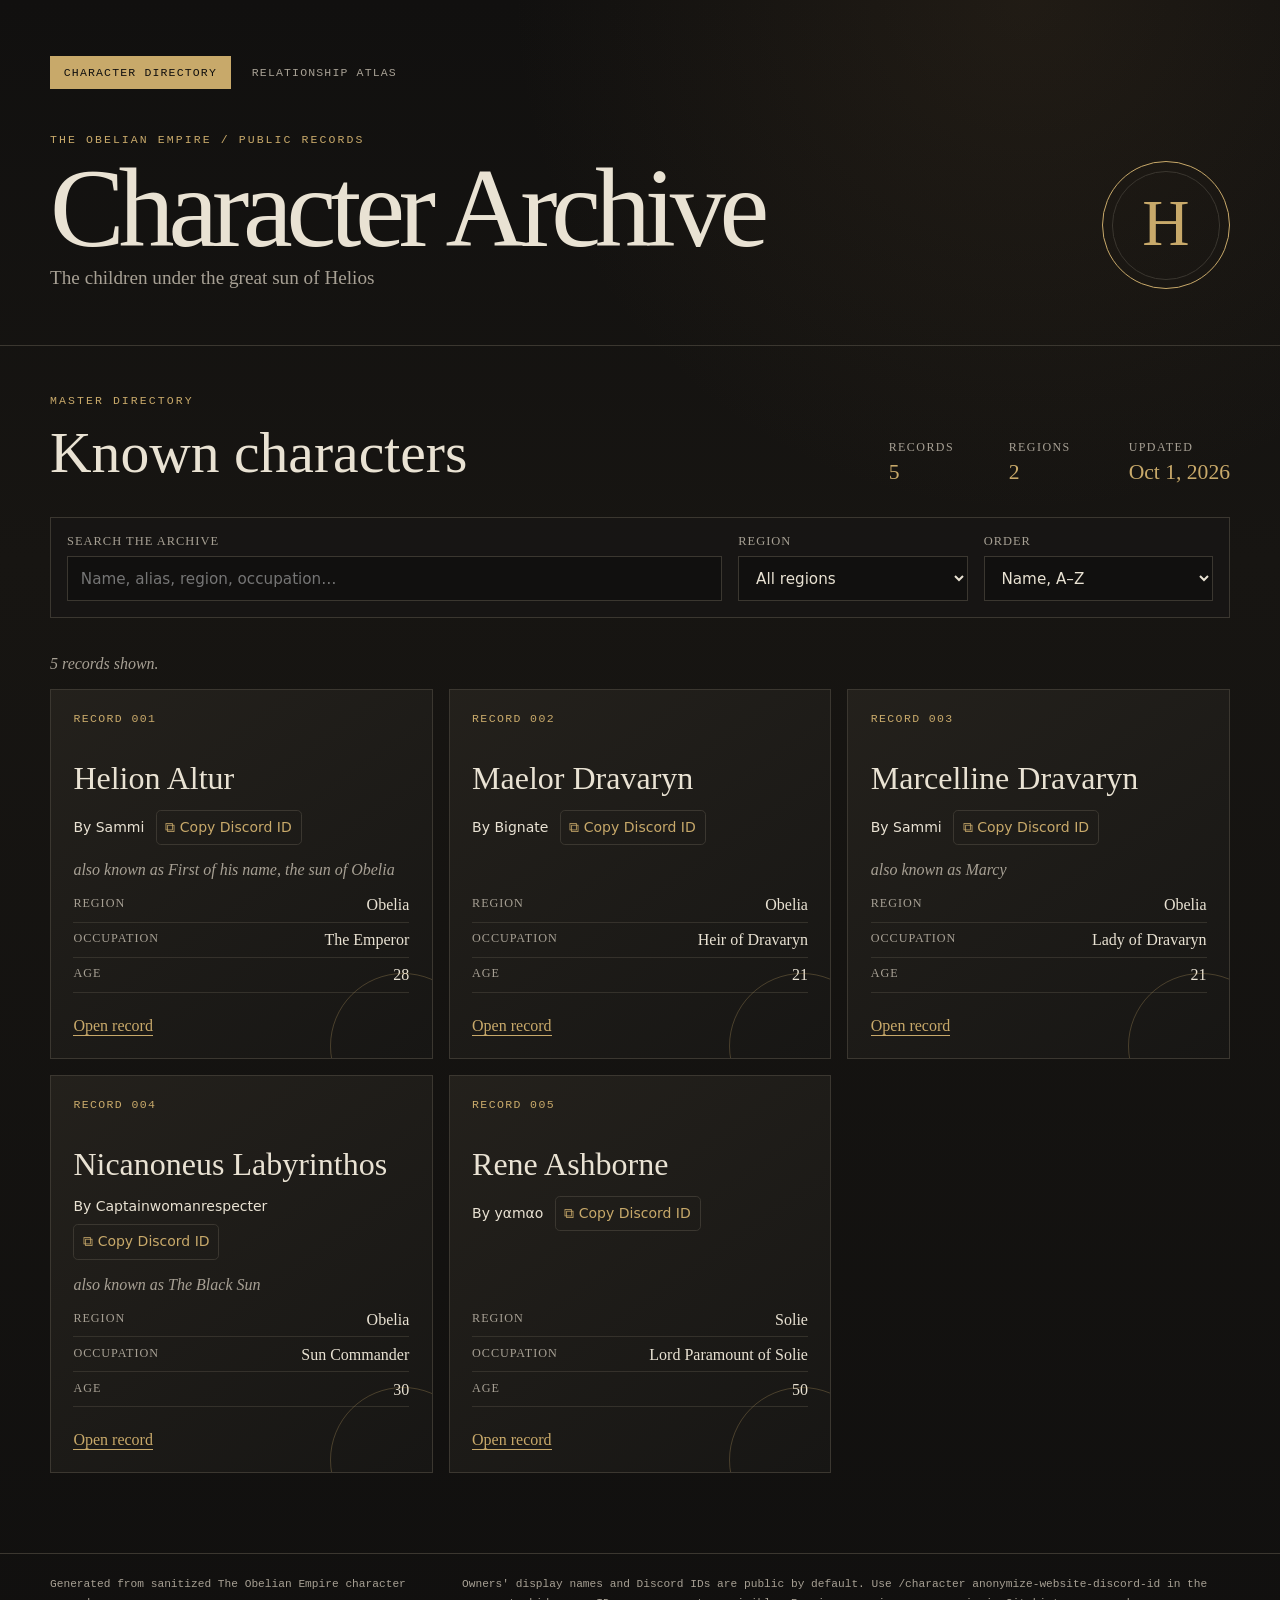
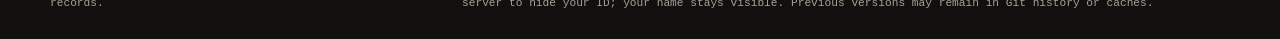
==== commit a1519368: "Display character quotes below aliases" ====
--- a/docs/index.html
+++ b/docs/index.html
@@ -79,6 +79,7 @@
     <h2 id="dialog-title"></h2>
     <div id="dialog-owner"></div>
     <p id="dialog-aliases" class="dialog-aliases"></p>
+    <blockquote id="dialog-quote" class="dialog-quote" hidden></blockquote>
     <div id="dialog-details" class="record-details"></div>
     <div id="dialog-properties" class="record-properties"></div>
     <div class="dialog-actions">
--- a/docs/styles.css
+++ b/docs/styles.css
@@ -269,6 +269,17 @@
 .record-dialog h2 { margin-bottom: 0.4rem; font-size: clamp(2.4rem, 8vw, 4.5rem); font-weight: 400; line-height: 0.95; }
 .dialog-close { position: absolute; top: 0.8rem; right: 1rem; border: 0; color: var(--muted); background: transparent; font-size: 2rem; cursor: pointer; }
 .dialog-aliases { color: var(--muted); font-style: italic; }
+.dialog-quote {
+  margin: 1.5rem 0 0;
+  padding: 0.25rem 0 0.25rem 1rem;
+  border-left: 2px solid var(--accent);
+  color: var(--ink);
+  font-size: 1.15rem;
+  font-style: italic;
+  white-space: pre-wrap;
+  overflow-wrap: anywhere;
+}
+.record-properties:empty { display: none; }
 .record-details, .record-properties { display: grid; grid-template-columns: repeat(2, minmax(0, 1fr)); gap: 0.7rem 1.5rem; margin-top: 2rem; }
 .record-properties { margin-top: 1rem; padding-top: 1rem; border-top: 1px solid var(--line); }
 .record-row { min-width: 0; }
